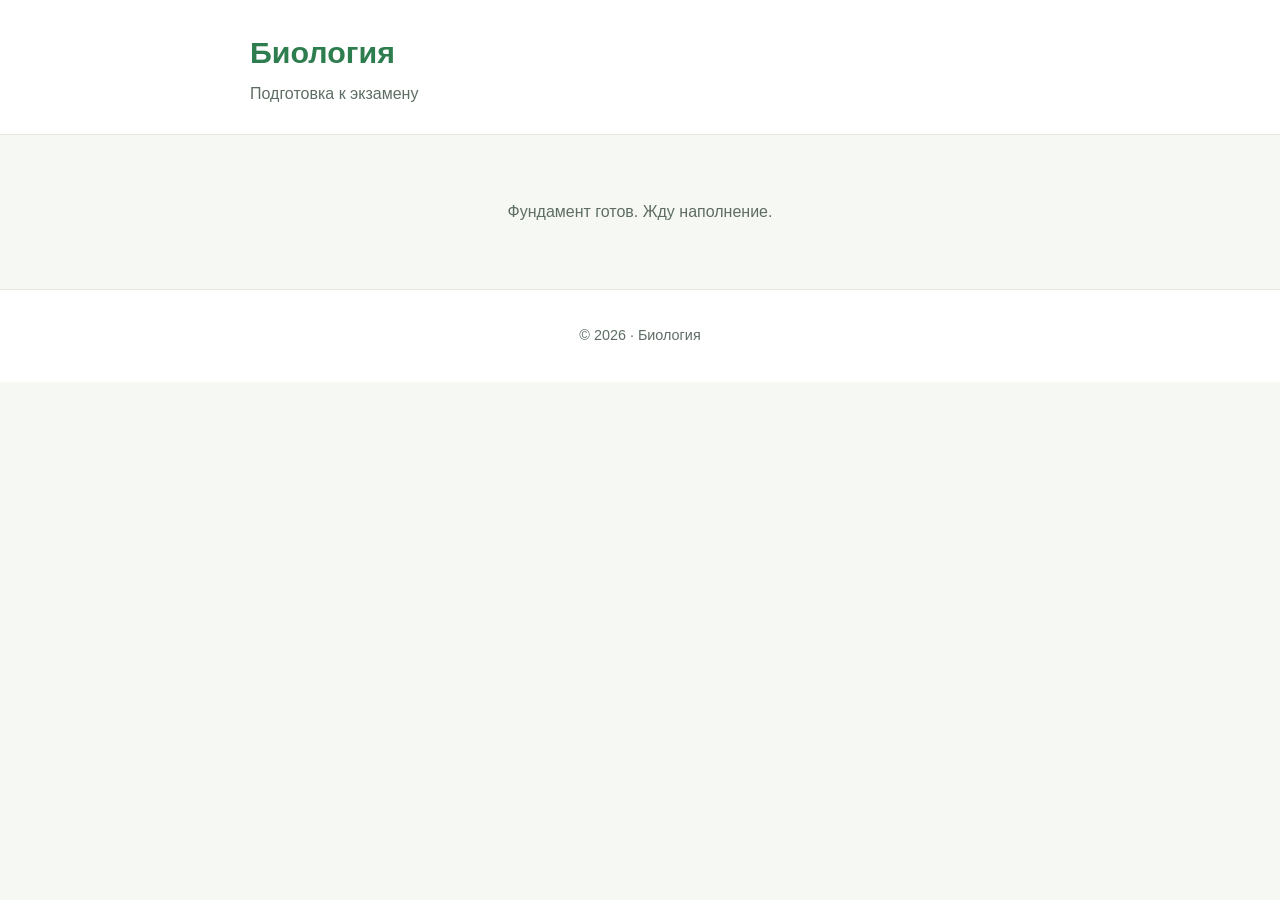
==== index.html @ c03af43c "chore: фундамент статического сайта (скелет index.html, стили, скрипт)" ====
<!DOCTYPE html>
<html lang="ru">
<head>
  <meta charset="UTF-8" />
  <meta name="viewport" content="width=device-width, initial-scale=1.0" />
  <meta name="description" content="Подготовка к экзамену по биологии" />
  <title>Биология — подготовка к экзамену</title>
  <link rel="stylesheet" href="styles.css" />
</head>
<body>
  <header class="site-header">
    <div class="container">
      <h1>Биология</h1>
      <p class="subtitle">Подготовка к экзамену</p>
    </div>
  </header>

  <main class="container" id="content">
    <!-- Контент сайта будет здесь.
         Ждём инструкцию и markdown-файл с наполнением. -->
    <p class="placeholder">Фундамент готов. Жду наполнение.</p>
  </main>

  <footer class="site-footer">
    <div class="container">
      <p>© 2026 · Биология</p>
    </div>
  </footer>

  <script src="script.js"></script>
</body>
</html>
---- styles.css ----
:root {
  --bg: #f6f8f4;
  --surface: #ffffff;
  --text: #1f2a24;
  --muted: #5e6d63;
  --accent: #2e7d4f;
  --accent-soft: #e3f1e7;
  --border: #e2e8e1;
  --radius: 14px;
  --maxw: 820px;
  --font: -apple-system, BlinkMacSystemFont, "Segoe UI", Roboto, Helvetica, Arial, sans-serif;
}

* { box-sizing: border-box; }

html { -webkit-text-size-adjust: 100%; scroll-behavior: smooth; }

body {
  margin: 0;
  font-family: var(--font);
  color: var(--text);
  background: var(--bg);
  line-height: 1.6;
}

.container {
  width: 100%;
  max-width: var(--maxw);
  margin: 0 auto;
  padding: 0 20px;
}

.site-header {
  background: var(--surface);
  border-bottom: 1px solid var(--border);
  padding: 28px 0;
}

.site-header h1 {
  margin: 0;
  font-size: 1.9rem;
  color: var(--accent);
}

.subtitle {
  margin: 4px 0 0;
  color: var(--muted);
}

main {
  padding: 32px 20px 64px;
}

.placeholder {
  color: var(--muted);
  text-align: center;
  padding: 48px 0;
}

.site-footer {
  border-top: 1px solid var(--border);
  background: var(--surface);
  padding: 20px 0;
  color: var(--muted);
  font-size: 0.9rem;
  text-align: center;
}

@media (prefers-color-scheme: dark) {
  :root {
    --bg: #14181a;
    --surface: #1c2225;
    --text: #e7efe9;
    --muted: #9bb0a3;
    --accent: #6fcf97;
    --accent-soft: #233029;
    --border: #2a3236;
  }
}
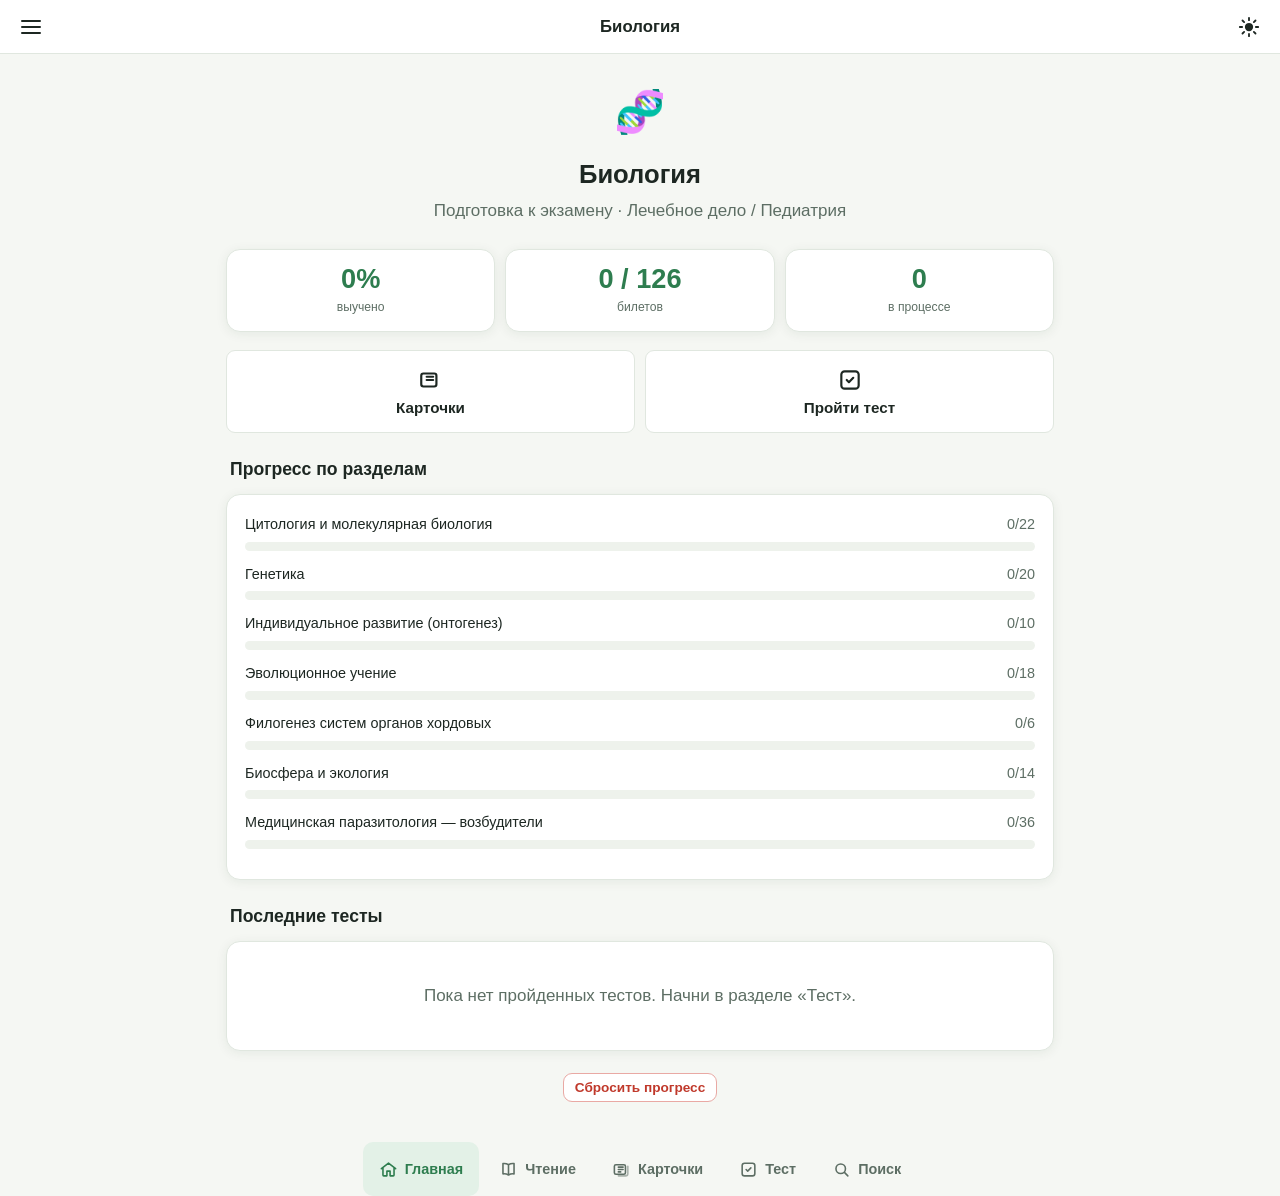
==== commit ba66fca9: "feat: сайт-тренажёр по биологии — 4 режима, парсер конспекта, 510 вопросов - Чтение: 126 билетов по " ====
--- a/index.html
+++ b/index.html
@@ -2,31 +2,76 @@
 <html lang="ru">
 <head>
   <meta charset="UTF-8" />
-  <meta name="viewport" content="width=device-width, initial-scale=1.0" />
-  <meta name="description" content="Подготовка к экзамену по биологии" />
-  <title>Биология — подготовка к экзамену</title>
+  <meta name="viewport" content="width=device-width, initial-scale=1.0, viewport-fit=cover" />
+  <meta name="description" content="Тренажёр для подготовки к экзамену по биологии: чтение, карточки, тесты, поиск." />
+  <meta name="theme-color" content="#2e7d4f" />
+  <title>Биология · подготовка к экзамену</title>
   <link rel="stylesheet" href="styles.css" />
 </head>
 <body>
-  <header class="site-header">
-    <div class="container">
-      <h1>Биология</h1>
-      <p class="subtitle">Подготовка к экзамену</p>
-    </div>
+  <!-- ── Шапка ─────────────────────────────────────────── -->
+  <header class="topbar">
+    <button class="icon-btn nav-toggle" id="navToggle" aria-label="Список билетов" aria-expanded="false">
+      <svg viewBox="0 0 24 24" width="24" height="24" aria-hidden="true"><path d="M3 6h18M3 12h18M3 18h18" stroke="currentColor" stroke-width="2" stroke-linecap="round"/></svg>
+    </button>
+    <div class="topbar-title" id="topbarTitle">Биология</div>
+    <button class="icon-btn theme-toggle" id="themeToggle" aria-label="Сменить тему">
+      <svg class="i-sun" viewBox="0 0 24 24" width="22" height="22" aria-hidden="true"><circle cx="12" cy="12" r="4.5" fill="currentColor"/><g stroke="currentColor" stroke-width="2" stroke-linecap="round"><path d="M12 2v2.5M12 19.5V22M2 12h2.5M19.5 12H22M4.9 4.9l1.8 1.8M17.3 17.3l1.8 1.8M19.1 4.9l-1.8 1.8M6.7 17.3l-1.8 1.8"/></g></svg>
+      <svg class="i-moon" viewBox="0 0 24 24" width="22" height="22" aria-hidden="true"><path d="M21 12.8A8.5 8.5 0 1 1 11.2 3a6.5 6.5 0 0 0 9.8 9.8Z" fill="currentColor"/></svg>
+    </button>
   </header>
 
-  <main class="container" id="content">
-    <!-- Контент сайта будет здесь.
-         Ждём инструкцию и markdown-файл с наполнением. -->
-    <p class="placeholder">Фундамент готов. Жду наполнение.</p>
+  <!-- ── Drawer навигации ──────────────────────────────── -->
+  <div class="drawer-scrim" id="drawerScrim" hidden></div>
+  <aside class="drawer" id="drawer" aria-hidden="true">
+    <div class="drawer-head">
+      <div class="seg" role="tablist" aria-label="Вид списка">
+        <button class="seg-btn is-active" id="navBySection" role="tab" aria-selected="true">По разделам</button>
+        <button class="seg-btn" id="navByNumber" role="tab" aria-selected="false">По билетам</button>
+      </div>
+    </div>
+    <nav class="drawer-list" id="drawerList" aria-label="Навигация по билетам"><!-- наполняется JS --></nav>
+  </aside>
+
+  <!-- ── Контент ───────────────────────────────────────── -->
+  <main class="main" id="main">
+    <section class="view" id="view-home" hidden></section>
+    <section class="view" id="view-read" hidden></section>
+    <section class="view" id="view-cards" hidden></section>
+    <section class="view" id="view-quiz" hidden></section>
+    <section class="view" id="view-search" hidden></section>
+
+    <div class="loading" id="loading">
+      <div class="spinner" aria-hidden="true"></div>
+      <p>Загружаю конспект…</p>
+    </div>
   </main>
 
-  <footer class="site-footer">
-    <div class="container">
-      <p>© 2026 · Биология</p>
-    </div>
-  </footer>
+  <!-- ── Нижний таб-бар / верхняя навигация ────────────── -->
+  <nav class="tabbar" id="tabbar" aria-label="Режимы">
+    <button class="tab" data-mode="home"   aria-label="Главная">
+      <svg viewBox="0 0 24 24" aria-hidden="true"><path d="M3 11l9-7 9 7M5 10v9a1 1 0 0 0 1 1h4v-6h4v6h4a1 1 0 0 0 1-1v-9" fill="none" stroke="currentColor" stroke-width="2" stroke-linejoin="round" stroke-linecap="round"/></svg>
+      <span>Главная</span>
+    </button>
+    <button class="tab" data-mode="read"   aria-label="Чтение">
+      <svg viewBox="0 0 24 24" aria-hidden="true"><path d="M12 6c-2-1.3-4.5-1.8-7-1.5v13c2.5-.3 5 .2 7 1.5 2-1.3 4.5-1.8 7-1.5v-13c-2.5-.3-5 .2-7 1.5Zm0 0v13" fill="none" stroke="currentColor" stroke-width="2" stroke-linejoin="round" stroke-linecap="round"/></svg>
+      <span>Чтение</span>
+    </button>
+    <button class="tab" data-mode="cards"  aria-label="Карточки">
+      <svg viewBox="0 0 24 24" aria-hidden="true"><rect x="3" y="6" width="14" height="12" rx="2" fill="none" stroke="currentColor" stroke-width="2"/><path d="M8 9h6M8 12h6M8 15h3" stroke="currentColor" stroke-width="2" stroke-linecap="round"/><path d="M20 8v9a3 3 0 0 1-3 3H8" fill="none" stroke="currentColor" stroke-width="2" stroke-linecap="round" opacity=".5"/></svg>
+      <span>Карточки</span>
+    </button>
+    <button class="tab" data-mode="quiz"   aria-label="Тест">
+      <svg viewBox="0 0 24 24" aria-hidden="true"><path d="M9 12l2 2 4-4" fill="none" stroke="currentColor" stroke-width="2" stroke-linecap="round" stroke-linejoin="round"/><rect x="4" y="4" width="16" height="16" rx="3" fill="none" stroke="currentColor" stroke-width="2"/></svg>
+      <span>Тест</span>
+    </button>
+    <button class="tab" data-mode="search" aria-label="Поиск">
+      <svg viewBox="0 0 24 24" aria-hidden="true"><circle cx="11" cy="11" r="6" fill="none" stroke="currentColor" stroke-width="2"/><path d="M16 16l4 4" stroke="currentColor" stroke-width="2" stroke-linecap="round"/></svg>
+      <span>Поиск</span>
+    </button>
+  </nav>
 
-  <script src="script.js"></script>
+  <script src="vendor/marked.min.js"></script>
+  <script type="module" src="js/app.js"></script>
 </body>
 </html>
--- a/styles.css
+++ b/styles.css
@@ -1,79 +1,380 @@
+/* ============================================================
+   Биология · тренажёр — styles.css
+   Mobile-first. Светлая/тёмная тема через [data-theme] + prefers.
+   ============================================================ */
+
 :root {
-  --bg: #f6f8f4;
+  --bg: #f5f7f3;
   --surface: #ffffff;
-  --text: #1f2a24;
-  --muted: #5e6d63;
+  --surface-2: #eef2ec;
+  --text: #1d2722;
+  --muted: #5d6e64;
   --accent: #2e7d4f;
+  --accent-ink: #1c5435;
   --accent-soft: #e3f1e7;
-  --border: #e2e8e1;
+  --border: #e0e7df;
+  --shadow: 0 2px 12px rgba(20, 50, 35, 0.07);
+  --mnemo-bg: #fff5e0;
+  --mnemo-border: #f0c969;
+  --mnemo-ink: #7a5a12;
+  --trap-bg: #fdeceb;
+  --trap-border: #e9a9a4;
+  --trap-ink: #9a342c;
+  --def-bg: #eef2ec;
+  --ok: #2e7d4f;
+  --err: #c0392b;
   --radius: 14px;
-  --maxw: 820px;
-  --font: -apple-system, BlinkMacSystemFont, "Segoe UI", Roboto, Helvetica, Arial, sans-serif;
+  --radius-sm: 9px;
+  --tabbar-h: 60px;
+  --topbar-h: 54px;
+  --maxw: 860px;
+  --font: -apple-system, BlinkMacSystemFont, "Segoe UI", Roboto, "Helvetica Neue", Arial, "PT Sans", sans-serif;
+}
+
+[data-theme="dark"] {
+  --bg: #121617;
+  --surface: #1a2023;
+  --surface-2: #222a2d;
+  --text: #e7efe9;
+  --muted: #97a89d;
+  --accent: #6fcf97;
+  --accent-ink: #8fe0b0;
+  --accent-soft: #21302a;
+  --border: #2a3236;
+  --shadow: 0 2px 14px rgba(0, 0, 0, 0.35);
+  --mnemo-bg: #2c2616;
+  --mnemo-border: #5e4f23;
+  --mnemo-ink: #e6c879;
+  --trap-bg: #2e1c1a;
+  --trap-border: #5e302b;
+  --trap-ink: #e8a59d;
+  --def-bg: #222a2d;
+}
+
+@media (prefers-color-scheme: dark) {
+  :root:not([data-theme="light"]) {
+    --bg: #121617; --surface: #1a2023; --surface-2: #222a2d;
+    --text: #e7efe9; --muted: #97a89d; --accent: #6fcf97; --accent-ink: #8fe0b0;
+    --accent-soft: #21302a; --border: #2a3236; --shadow: 0 2px 14px rgba(0,0,0,.35);
+    --mnemo-bg: #2c2616; --mnemo-border: #5e4f23; --mnemo-ink: #e6c879;
+    --trap-bg: #2e1c1a; --trap-border: #5e302b; --trap-ink: #e8a59d; --def-bg: #222a2d;
+  }
 }
 
 * { box-sizing: border-box; }
-
-html { -webkit-text-size-adjust: 100%; scroll-behavior: smooth; }
-
+html { -webkit-text-size-adjust: 100%; }
 body {
   margin: 0;
   font-family: var(--font);
   color: var(--text);
   background: var(--bg);
-  line-height: 1.6;
-}
-
-.container {
-  width: 100%;
-  max-width: var(--maxw);
-  margin: 0 auto;
-  padding: 0 20px;
-}
-
-.site-header {
+  line-height: 1.65;
+  font-size: 17px;
+  -webkit-font-smoothing: antialiased;
+  padding-bottom: calc(var(--tabbar-h) + env(safe-area-inset-bottom));
+}
+
+button { font-family: inherit; cursor: pointer; }
+a { color: var(--accent); }
+
+/* ── Шапка ─────────────────────────────────────────── */
+.topbar {
+  position: sticky; top: 0; z-index: 40;
+  height: var(--topbar-h);
+  display: flex; align-items: center; gap: 8px;
+  padding: 0 10px;
+  padding-top: env(safe-area-inset-top);
   background: var(--surface);
   border-bottom: 1px solid var(--border);
-  padding: 28px 0;
-}
-
-.site-header h1 {
-  margin: 0;
-  font-size: 1.9rem;
-  color: var(--accent);
-}
-
-.subtitle {
-  margin: 4px 0 0;
-  color: var(--muted);
-}
-
-main {
-  padding: 32px 20px 64px;
-}
-
-.placeholder {
-  color: var(--muted);
-  text-align: center;
-  padding: 48px 0;
-}
-
-.site-footer {
-  border-top: 1px solid var(--border);
+}
+.topbar-title { flex: 1; font-weight: 700; font-size: 1.05rem; text-align: center; }
+.icon-btn {
+  display: grid; place-items: center;
+  width: 42px; height: 42px; border: none; border-radius: 11px;
+  background: transparent; color: var(--text);
+}
+.icon-btn:hover { background: var(--surface-2); }
+.icon-btn:active { transform: scale(0.94); }
+.theme-toggle .i-moon { display: none; }
+[data-theme="dark"] .theme-toggle .i-sun { display: none; }
+[data-theme="dark"] .theme-toggle .i-moon { display: block; }
+@media (prefers-color-scheme: dark) {
+  :root:not([data-theme="light"]) .theme-toggle .i-sun { display: none; }
+  :root:not([data-theme="light"]) .theme-toggle .i-moon { display: block; }
+}
+
+/* ── Drawer ───────────────────────────────────────── */
+.drawer-scrim {
+  position: fixed; inset: 0; z-index: 49;
+  background: rgba(0,0,0,.4); backdrop-filter: blur(1px);
+}
+.drawer {
+  position: fixed; z-index: 50; top: 0; left: 0; bottom: 0;
+  width: min(85vw, 340px);
   background: var(--surface);
-  padding: 20px 0;
-  color: var(--muted);
-  font-size: 0.9rem;
-  text-align: center;
-}
-
-@media (prefers-color-scheme: dark) {
-  :root {
-    --bg: #14181a;
-    --surface: #1c2225;
-    --text: #e7efe9;
-    --muted: #9bb0a3;
-    --accent: #6fcf97;
-    --accent-soft: #233029;
-    --border: #2a3236;
+  border-right: 1px solid var(--border);
+  transform: translateX(-102%);
+  transition: transform .26s cubic-bezier(.4,0,.2,1);
+  display: flex; flex-direction: column;
+  padding-top: env(safe-area-inset-top);
+}
+.drawer.is-open { transform: translateX(0); box-shadow: var(--shadow); }
+.drawer-head { padding: 12px 14px; border-bottom: 1px solid var(--border); }
+.drawer-list { overflow-y: auto; flex: 1; padding: 8px 8px 24px; -webkit-overflow-scrolling: touch; }
+
+.seg { display: flex; background: var(--surface-2); border-radius: 11px; padding: 3px; }
+.seg-btn {
+  flex: 1; border: none; background: transparent; color: var(--muted);
+  padding: 8px 6px; border-radius: 8px; font-size: .9rem; font-weight: 600;
+}
+.seg-btn.is-active { background: var(--surface); color: var(--accent); box-shadow: var(--shadow); }
+
+.nav-group { margin-bottom: 4px; }
+.nav-group-head {
+  width: 100%; text-align: left; border: none; background: transparent;
+  color: var(--accent-ink); font-weight: 700; font-size: .82rem; letter-spacing: .02em;
+  text-transform: uppercase; padding: 10px 10px 6px; display: flex; justify-content: space-between; align-items: center;
+}
+.nav-group-head .chev { transition: transform .2s; opacity: .6; }
+.nav-group.collapsed .chev { transform: rotate(-90deg); }
+.nav-group.collapsed .nav-item { display: none; }
+.nav-item {
+  display: flex; gap: 8px; align-items: baseline;
+  width: 100%; text-align: left; border: none; background: transparent; color: var(--text);
+  padding: 8px 10px; border-radius: 9px; font-size: .94rem; line-height: 1.35;
+}
+.nav-item:hover { background: var(--surface-2); }
+.nav-item.is-current { background: var(--accent-soft); color: var(--accent-ink); font-weight: 600; }
+.nav-item .num { color: var(--muted); font-variant-numeric: tabular-nums; min-width: 1.8em; font-size: .85em; }
+.nav-item.is-current .num { color: var(--accent); }
+.nav-item .known-dot { margin-left: auto; width: 7px; height: 7px; border-radius: 50%; background: var(--accent); opacity: 0; flex: none; align-self: center; }
+.nav-item.known .known-dot { opacity: 1; }
+.nav-sep { padding: 12px 10px 4px; font-size: .78rem; font-weight: 700; color: var(--muted); text-transform: uppercase; letter-spacing: .03em; }
+
+/* ── Main / views ─────────────────────────────────── */
+.main { max-width: var(--maxw); margin: 0 auto; padding: 16px 16px 40px; position: relative; }
+.view[hidden] { display: none; }
+
+.loading { text-align: center; color: var(--muted); padding: 64px 0; }
+.spinner {
+  width: 34px; height: 34px; margin: 0 auto 14px;
+  border: 3px solid var(--border); border-top-color: var(--accent);
+  border-radius: 50%; animation: spin .8s linear infinite;
+}
+@keyframes spin { to { transform: rotate(360deg); } }
+@media (prefers-reduced-motion: reduce) { .spinner { animation-duration: 2s; } * { scroll-behavior: auto !important; } }
+
+/* ── Tab bar ──────────────────────────────────────── */
+.tabbar {
+  position: fixed; left: 0; right: 0; bottom: 0; z-index: 45;
+  height: calc(var(--tabbar-h) + env(safe-area-inset-bottom));
+  padding-bottom: env(safe-area-inset-bottom);
+  display: flex; background: var(--surface); border-top: 1px solid var(--border);
+}
+.tab {
+  flex: 1; display: flex; flex-direction: column; align-items: center; justify-content: center; gap: 3px;
+  border: none; background: transparent; color: var(--muted); font-size: .68rem; font-weight: 600;
+  padding: 6px 2px;
+}
+.tab svg { width: 24px; height: 24px; }
+.tab.is-active { color: var(--accent); }
+.tab:active { transform: scale(.93); }
+
+/* ── Общие компоненты ─────────────────────────────── */
+.btn {
+  display: inline-flex; align-items: center; gap: 7px; justify-content: center;
+  border: 1px solid var(--border); background: var(--surface); color: var(--text);
+  padding: 10px 16px; border-radius: var(--radius-sm); font-size: .95rem; font-weight: 600;
+}
+.btn:hover { background: var(--surface-2); }
+.btn:active { transform: scale(.97); }
+.btn-primary { background: var(--accent); color: #fff; border-color: var(--accent); }
+[data-theme="dark"] .btn-primary { color: #0e1a13; }
+.btn-primary:hover { filter: brightness(1.05); background: var(--accent); }
+.btn-ghost { border-color: transparent; background: transparent; }
+.btn-sm { padding: 6px 11px; font-size: .85rem; }
+.btn-danger { color: var(--err); border-color: var(--trap-border); }
+
+.card {
+  background: var(--surface); border: 1px solid var(--border);
+  border-radius: var(--radius); box-shadow: var(--shadow); padding: 18px;
+}
+
+.h-title { font-size: 1.5rem; font-weight: 800; margin: 6px 0 14px; }
+.section-eyebrow { color: var(--accent); font-weight: 700; font-size: .8rem; text-transform: uppercase; letter-spacing: .04em; }
+
+/* ── Чтение ───────────────────────────────────────── */
+.read-toolbar { display: flex; gap: 8px; flex-wrap: wrap; align-items: center; margin-bottom: 14px; }
+.read-toolbar .spacer { flex: 1; }
+.read-section-label { font-size: 1.1rem; font-weight: 800; color: var(--accent-ink); margin: 22px 4px 10px; }
+
+.ticket { background: var(--surface); border: 1px solid var(--border); border-radius: var(--radius); box-shadow: var(--shadow); margin-bottom: 14px; overflow: hidden; scroll-margin-top: calc(var(--topbar-h) + 12px); }
+.ticket-head { display: flex; align-items: flex-start; gap: 10px; padding: 14px 16px; cursor: pointer; user-select: none; }
+.ticket-head:hover { background: var(--surface-2); }
+.ticket-num { flex: none; min-width: 2.2em; height: 2.2em; display: grid; place-items: center; background: var(--accent-soft); color: var(--accent-ink); border-radius: 9px; font-weight: 800; font-size: .9rem; font-variant-numeric: tabular-nums; }
+.ticket-titlewrap { flex: 1; min-width: 0; }
+.ticket-title { font-weight: 700; font-size: 1.05rem; line-height: 1.3; }
+.ticket-sub { color: var(--muted); font-size: .82rem; margin-top: 2px; }
+.ticket-chev { flex: none; color: var(--muted); transition: transform .2s; margin-top: 4px; }
+.ticket.open .ticket-chev { transform: rotate(90deg); }
+.ticket-known-btn { flex: none; border: 1px solid var(--border); background: var(--surface); border-radius: 8px; padding: 5px 9px; font-size: .75rem; font-weight: 700; color: var(--muted); white-space: nowrap; }
+.ticket-known-btn.is-known { background: var(--accent); color: #fff; border-color: var(--accent); }
+[data-theme="dark"] .ticket-known-btn.is-known { color: #0e1a13; }
+
+.ticket-body { padding: 0 16px; max-height: 0; overflow: hidden; transition: max-height .01s; }
+.ticket.open .ticket-body { padding: 4px 16px 18px; max-height: none; }
+.ticket-question { background: var(--def-bg); border-radius: var(--radius-sm); padding: 10px 13px; margin: 4px 0 14px; font-size: .92rem; }
+.ticket-question b { color: var(--accent-ink); }
+.ticket-question ul { margin: 4px 0 0; padding-left: 18px; }
+.ticket-question li { margin: 2px 0; }
+
+/* Markdown тело */
+.prose { font-size: 1rem; }
+.prose p { margin: 0 0 .7em; }
+.prose strong { color: var(--accent-ink); font-weight: 700; }
+.prose h3, .prose h4 { margin: 1em 0 .4em; font-size: 1.05rem; color: var(--text); }
+.prose ul, .prose ol { padding-left: 22px; margin: .4em 0 .8em; }
+.prose li { margin: .25em 0; }
+.prose em { color: var(--muted); }
+.prose table { width: 100%; border-collapse: collapse; margin: .8em 0; font-size: .9rem; display: block; overflow-x: auto; }
+.prose th, .prose td { border: 1px solid var(--border); padding: 7px 9px; text-align: left; }
+.prose th { background: var(--surface-2); font-weight: 700; }
+.prose code { background: var(--surface-2); padding: 1px 5px; border-radius: 5px; font-size: .9em; }
+.prose blockquote { border-left: 3px solid var(--accent); margin: .6em 0; padding: .2em 0 .2em 14px; color: var(--muted); }
+
+.callout { border-radius: var(--radius-sm); padding: 10px 13px; margin: .8em 0; border: 1px solid; font-size: .95rem; }
+.callout-mnemo { background: var(--mnemo-bg); border-color: var(--mnemo-border); color: var(--mnemo-ink); }
+.callout-mnemo strong, .callout-mnemo em { color: inherit; }
+.callout-trap { background: var(--trap-bg); border-color: var(--trap-border); color: var(--trap-ink); }
+.callout-trap strong, .callout-trap em { color: inherit; }
+
+/* ── Карточки ─────────────────────────────────────── */
+.cards-setup { display: grid; gap: 14px; }
+.field-label { font-size: .82rem; font-weight: 700; color: var(--muted); margin-bottom: 6px; text-transform: uppercase; letter-spacing: .03em; }
+select, input[type="text"] {
+  width: 100%; padding: 11px 12px; border: 1px solid var(--border); border-radius: var(--radius-sm);
+  background: var(--surface); color: var(--text); font-size: 1rem; font-family: inherit;
+}
+.chips { display: flex; gap: 8px; flex-wrap: wrap; }
+.chip { border: 1px solid var(--border); background: var(--surface); border-radius: 999px; padding: 7px 14px; font-size: .9rem; font-weight: 600; color: var(--muted); }
+.chip.is-active { background: var(--accent); color: #fff; border-color: var(--accent); }
+[data-theme="dark"] .chip.is-active { color: #0e1a13; }
+
+.flashwrap { display: flex; flex-direction: column; align-items: center; gap: 16px; }
+.flash-stats { display: flex; gap: 14px; font-size: .85rem; color: var(--muted); font-weight: 600; }
+.flash-stats b { color: var(--text); }
+.flashcard {
+  width: 100%; min-height: 340px; perspective: 1600px; cursor: pointer;
+}
+.flash-inner { position: relative; width: 100%; min-height: 340px; transition: transform .5s; transform-style: preserve-3d; }
+.flashcard.flipped .flash-inner { transform: rotateY(180deg); }
+.flash-face {
+  position: absolute; inset: 0; backface-visibility: hidden; -webkit-backface-visibility: hidden;
+  background: var(--surface); border: 1px solid var(--border); border-radius: var(--radius);
+  box-shadow: var(--shadow); padding: 22px; display: flex; flex-direction: column; overflow-y: auto;
+}
+.flash-back { transform: rotateY(180deg); }
+.flash-eyebrow { color: var(--accent); font-weight: 700; font-size: .78rem; text-transform: uppercase; letter-spacing: .04em; margin-bottom: 6px; }
+.flash-q-title { font-size: 1.25rem; font-weight: 800; margin-bottom: 12px; line-height: 1.3; }
+.flash-hint { margin-top: auto; color: var(--muted); font-size: .8rem; text-align: center; padding-top: 12px; }
+.flash-actions { display: flex; gap: 12px; width: 100%; }
+.flash-actions .btn { flex: 1; padding: 14px; font-size: 1rem; }
+.know-yes { background: var(--ok); color: #fff; border-color: var(--ok); }
+.know-no { background: var(--err); color: #fff; border-color: var(--err); }
+
+.empty { text-align: center; color: var(--muted); padding: 40px 16px; }
+.done-banner { text-align: center; padding: 30px 16px; }
+.done-banner .big { font-size: 2.4rem; }
+
+/* ── Тесты ────────────────────────────────────────── */
+.quiz-setup { display: grid; gap: 16px; }
+.q-progress { height: 6px; background: var(--surface-2); border-radius: 3px; overflow: hidden; margin-bottom: 16px; }
+.q-progress > i { display: block; height: 100%; background: var(--accent); transition: width .3s; }
+.q-meta { display: flex; justify-content: space-between; color: var(--muted); font-size: .85rem; margin-bottom: 10px; font-weight: 600; white-space: nowrap; gap: 8px; }
+.q-meta > span:first-child { flex: none; }
+.q-meta-sec { overflow: hidden; text-overflow: ellipsis; min-width: 0; text-align: right; }
+.q-question { font-size: 1.15rem; font-weight: 700; line-height: 1.4; margin-bottom: 18px; }
+.q-options { display: grid; gap: 10px; }
+.q-option {
+  text-align: left; border: 1.5px solid var(--border); background: var(--surface); color: var(--text);
+  padding: 13px 15px; border-radius: var(--radius-sm); font-size: 1rem; line-height: 1.4;
+  display: flex; gap: 11px; align-items: flex-start;
+}
+.q-option:hover:not(:disabled) { border-color: var(--accent); }
+.q-option .opt-letter { flex: none; width: 26px; height: 26px; border-radius: 7px; background: var(--surface-2); display: grid; place-items: center; font-weight: 800; font-size: .85rem; color: var(--muted); }
+.q-option.correct { border-color: var(--ok); background: var(--accent-soft); }
+.q-option.correct .opt-letter { background: var(--ok); color: #fff; }
+.q-option.wrong { border-color: var(--err); background: var(--trap-bg); }
+.q-option.wrong .opt-letter { background: var(--err); color: #fff; }
+.q-explain { margin-top: 14px; padding: 12px 14px; background: var(--def-bg); border-radius: var(--radius-sm); font-size: .92rem; }
+.q-explain b { color: var(--accent-ink); }
+.quiz-foot { margin-top: 18px; display: flex; justify-content: flex-end; }
+
+.result-score { text-align: center; margin: 10px 0 22px; }
+.result-score .num { font-size: 3rem; font-weight: 800; color: var(--accent); }
+.result-bars { display: grid; gap: 10px; margin: 16px 0; }
+.rb-row { display: grid; grid-template-columns: 1fr auto; gap: 4px; font-size: .85rem; }
+.rb-track { grid-column: 1 / -1; height: 8px; background: var(--surface-2); border-radius: 4px; overflow: hidden; }
+.rb-track > i { display: block; height: 100%; background: var(--accent); }
+.mistake { border-left: 3px solid var(--err); padding: 8px 12px; margin: 8px 0; background: var(--surface-2); border-radius: 0 8px 8px 0; font-size: .9rem; }
+.mistake a { font-weight: 600; }
+
+/* ── Поиск ────────────────────────────────────────── */
+.search-box { position: sticky; top: calc(var(--topbar-h) + env(safe-area-inset-top)); z-index: 10; background: var(--bg); padding: 6px 0 12px; }
+.search-input-wrap { position: relative; }
+.search-input-wrap svg { position: absolute; left: 13px; top: 50%; transform: translateY(-50%); color: var(--muted); pointer-events: none; }
+.search-box input { padding-left: 42px; font-size: 1.05rem; }
+.search-count { color: var(--muted); font-size: .82rem; margin: 4px 2px 10px; }
+.search-result { display: block; width: 100%; text-align: left; background: var(--surface); border: 1px solid var(--border); border-radius: var(--radius-sm); padding: 12px 14px; margin-bottom: 9px; color: var(--text); }
+.search-result:hover { border-color: var(--accent); }
+.search-result .sr-title { font-weight: 700; }
+.search-result .sr-section { color: var(--accent); font-size: .76rem; text-transform: uppercase; letter-spacing: .03em; font-weight: 700; }
+.search-result .sr-snippet { color: var(--muted); font-size: .87rem; margin-top: 4px; display: -webkit-box; -webkit-line-clamp: 2; -webkit-box-orient: vertical; overflow: hidden; }
+mark { background: var(--mnemo-bg); color: var(--mnemo-ink); border-radius: 3px; padding: 0 2px; }
+
+/* ── Главная ──────────────────────────────────────── */
+.home-hero { text-align: center; padding: 8px 0 6px; }
+.home-hero .emoji { font-size: 2.6rem; }
+.home-hero h1 { font-size: 1.6rem; margin: 6px 0 2px; }
+.home-hero p { color: var(--muted); margin: 0; }
+.stat-grid { display: grid; grid-template-columns: repeat(3, 1fr); gap: 10px; margin: 18px 0; }
+.stat { background: var(--surface); border: 1px solid var(--border); border-radius: var(--radius); padding: 14px 10px; text-align: center; box-shadow: var(--shadow); }
+.stat .v { font-size: 1.7rem; font-weight: 800; color: var(--accent); line-height: 1.1; }
+.stat .l { font-size: .76rem; color: var(--muted); margin-top: 3px; }
+.home-section-h { font-weight: 800; font-size: 1.1rem; margin: 22px 4px 10px; }
+.prog-row { margin-bottom: 12px; }
+.prog-row .top { display: flex; justify-content: space-between; font-size: .9rem; margin-bottom: 5px; }
+.prog-row .top .pct { color: var(--muted); font-variant-numeric: tabular-nums; }
+.prog-track { height: 9px; background: var(--surface-2); border-radius: 5px; overflow: hidden; }
+.prog-track > i { display: block; height: 100%; background: var(--accent); border-radius: 5px; transition: width .5s; }
+.history-item { display: flex; justify-content: space-between; align-items: center; padding: 10px 0; border-bottom: 1px solid var(--border); font-size: .9rem; }
+.history-item:last-child { border-bottom: none; }
+.history-item .h-meta { color: var(--muted); font-size: .8rem; }
+.history-item .h-score { font-weight: 800; }
+.quick-actions { display: grid; grid-template-columns: 1fr 1fr; gap: 10px; margin: 16px 0; }
+.quick-actions .btn { padding: 16px; flex-direction: column; gap: 6px; }
+.quick-actions .btn svg { width: 26px; height: 26px; }
+
+/* ── Десктоп: навигация в шапке, drawer как сайдбар ─ */
+@media (min-width: 880px) {
+  body { padding-bottom: 0; }
+  .tabbar {
+    position: sticky; top: 0; bottom: auto; height: var(--topbar-h);
+    max-width: var(--maxw); margin: 0 auto; border-top: none; background: transparent;
+    justify-content: center; gap: 4px; z-index: 30; box-shadow: none;
   }
-}
+  .topbar { z-index: 60; }
+  .tab { flex: 0 0 auto; flex-direction: row; gap: 7px; padding: 8px 16px; border-radius: 10px; font-size: .9rem; }
+  .tab svg { width: 19px; height: 19px; }
+  .tab.is-active { background: var(--accent-soft); }
+}
+/* Подсветка билета при переходе из поиска/разбора ошибок */
+.ticket.flash-target { animation: flashTarget 1.2s ease; }
+@keyframes flashTarget {
+  0%, 100% { box-shadow: var(--shadow); }
+  20%, 60% { box-shadow: 0 0 0 3px var(--accent); }
+}
+@media (prefers-reduced-motion: reduce) { .ticket.flash-target { animation: none; outline: 2px solid var(--accent); } }
+
+/* Планшет/десктоп: drawer остаётся выезжающим оверлеем на всех ширинах —
+   это надёжно и единообразно. Список билетов открывается гамбургером. */
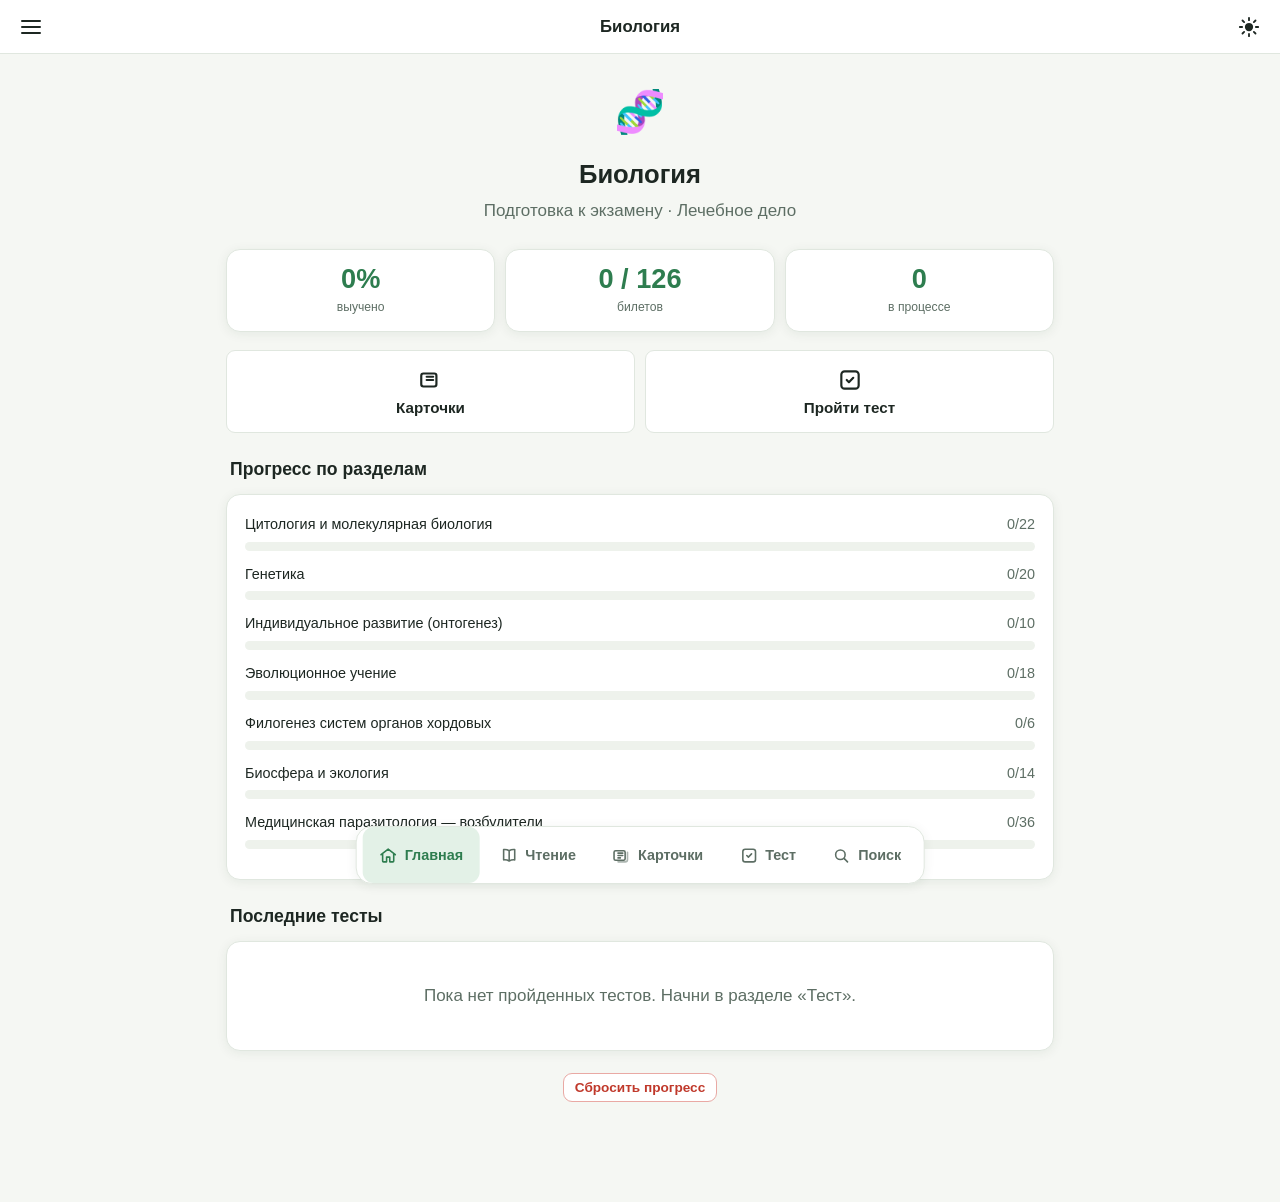
==== commit 0ef4f524: "feat(pwa): PWA-режим, иконка-ДНК, нав-бар всегда снизу, только «Лечебное дело» - manifest.webmanifes" ====
--- a/index.html
+++ b/index.html
@@ -6,6 +6,17 @@
   <meta name="description" content="Тренажёр для подготовки к экзамену по биологии: чтение, карточки, тесты, поиск." />
   <meta name="theme-color" content="#2e7d4f" />
   <title>Биология · подготовка к экзамену</title>
+
+  <!-- PWA -->
+  <link rel="manifest" href="manifest.webmanifest" />
+  <link rel="icon" type="image/svg+xml" href="icon.svg" />
+  <link rel="icon" type="image/png" sizes="192x192" href="icons/icon-192.png" />
+  <link rel="apple-touch-icon" href="icons/apple-touch-icon.png" />
+  <meta name="apple-mobile-web-app-capable" content="yes" />
+  <meta name="mobile-web-app-capable" content="yes" />
+  <meta name="apple-mobile-web-app-status-bar-style" content="default" />
+  <meta name="apple-mobile-web-app-title" content="Биология" />
+
   <link rel="stylesheet" href="styles.css" />
 </head>
 <body>
--- a/styles.css
+++ b/styles.css
@@ -355,16 +355,15 @@
 .quick-actions .btn { padding: 16px; flex-direction: column; gap: 6px; }
 .quick-actions .btn svg { width: 26px; height: 26px; }
 
-/* ── Десктоп: навигация в шапке, drawer как сайдбар ─ */
+/* ── Десктоп: таб-бар остаётся ВНИЗУ (плавающая «пилюля» по центру) ─ */
 @media (min-width: 880px) {
-  body { padding-bottom: 0; }
   .tabbar {
-    position: sticky; top: 0; bottom: auto; height: var(--topbar-h);
-    max-width: var(--maxw); margin: 0 auto; border-top: none; background: transparent;
-    justify-content: center; gap: 4px; z-index: 30; box-shadow: none;
+    left: 50%; right: auto; transform: translateX(-50%);
+    bottom: 16px; height: 58px; width: auto;
+    border: 1px solid var(--border); border-top: 1px solid var(--border);
+    border-radius: 16px; box-shadow: var(--shadow); padding: 0 6px; gap: 4px;
   }
-  .topbar { z-index: 60; }
-  .tab { flex: 0 0 auto; flex-direction: row; gap: 7px; padding: 8px 16px; border-radius: 10px; font-size: .9rem; }
+  .tab { flex: 0 0 auto; flex-direction: row; gap: 7px; padding: 8px 16px; border-radius: 11px; font-size: .9rem; }
   .tab svg { width: 19px; height: 19px; }
   .tab.is-active { background: var(--accent-soft); }
 }
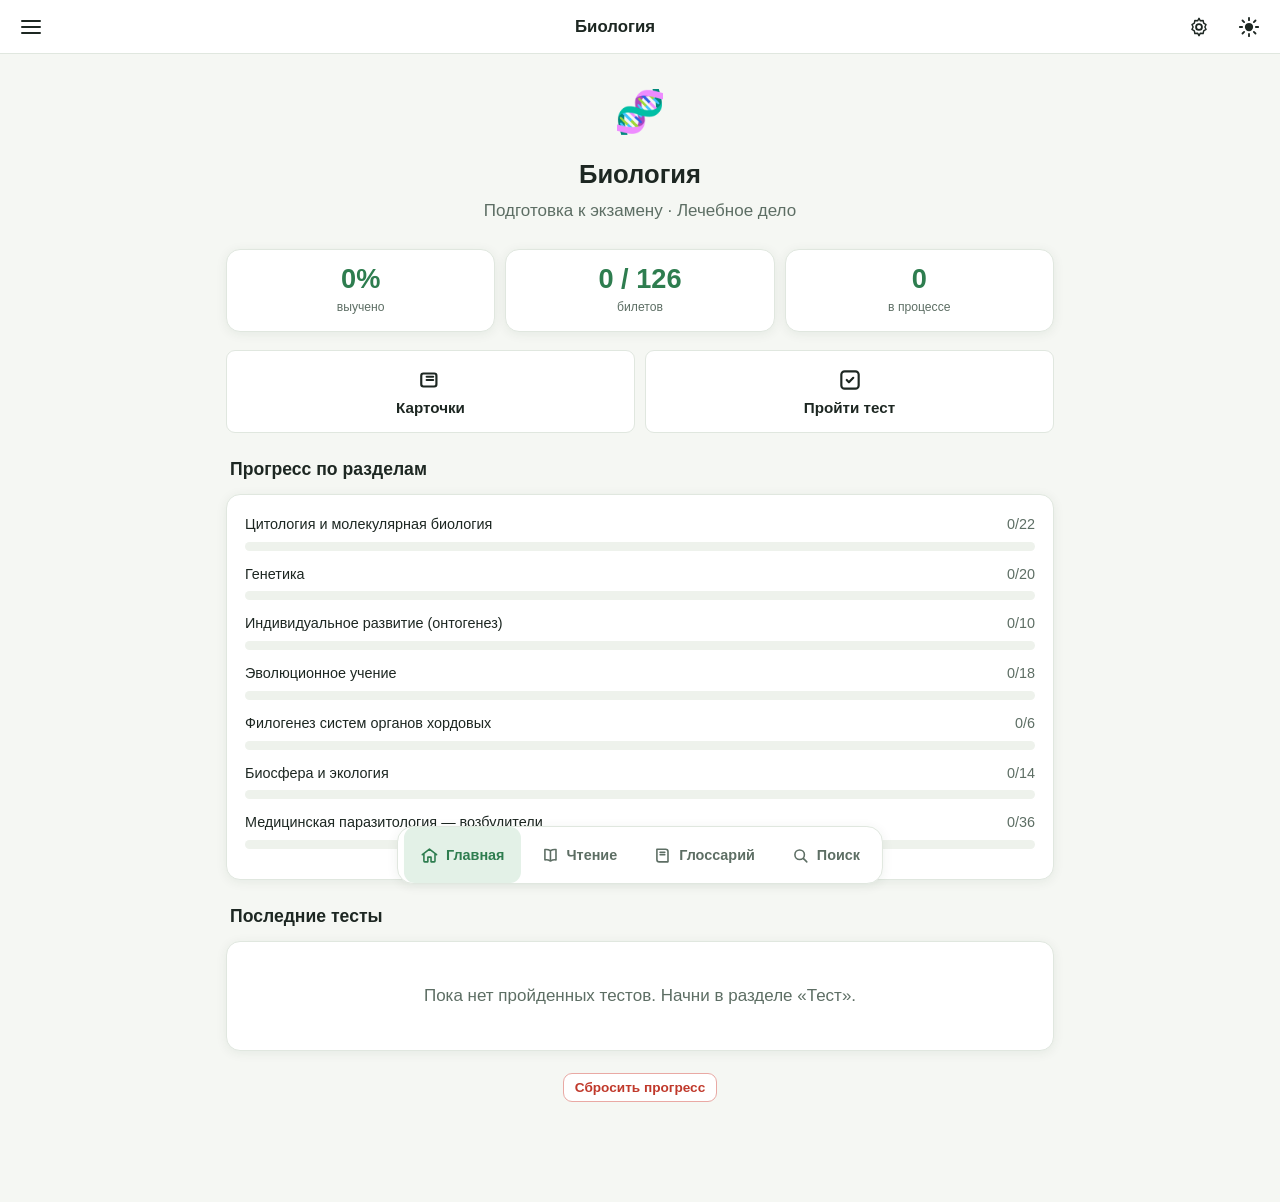
==== commit be4a34d0: "feat: расширенный конспект, глоссарий, продолжение тестов/карточек, улучшенный поиск Контент: - Расш" ====
--- a/index.html
+++ b/index.html
@@ -26,6 +26,9 @@
       <svg viewBox="0 0 24 24" width="24" height="24" aria-hidden="true"><path d="M3 6h18M3 12h18M3 18h18" stroke="currentColor" stroke-width="2" stroke-linecap="round"/></svg>
     </button>
     <div class="topbar-title" id="topbarTitle">Биология</div>
+    <button class="icon-btn settings-toggle" id="settingsToggle" aria-label="Настройки">
+      <svg viewBox="0 0 24 24" width="22" height="22" aria-hidden="true"><circle cx="12" cy="12" r="3.2" fill="none" stroke="currentColor" stroke-width="2"/><path d="M12 2.6l1.5 2.6 3-.4 .6 3 2.6 1.5-1.3 2.7 1.3 2.7-2.6 1.5-.6 3-3-.4L12 21.4 10.5 18.8l-3 .4-.6-3L4.3 14.7l1.3-2.7-1.3-2.7 2.6-1.5 .6-3 3 .4Z" fill="none" stroke="currentColor" stroke-width="1.6" stroke-linejoin="round"/></svg>
+    </button>
     <button class="icon-btn theme-toggle" id="themeToggle" aria-label="Сменить тему">
       <svg class="i-sun" viewBox="0 0 24 24" width="22" height="22" aria-hidden="true"><circle cx="12" cy="12" r="4.5" fill="currentColor"/><g stroke="currentColor" stroke-width="2" stroke-linecap="round"><path d="M12 2v2.5M12 19.5V22M2 12h2.5M19.5 12H22M4.9 4.9l1.8 1.8M17.3 17.3l1.8 1.8M19.1 4.9l-1.8 1.8M6.7 17.3l-1.8 1.8"/></g></svg>
       <svg class="i-moon" viewBox="0 0 24 24" width="22" height="22" aria-hidden="true"><path d="M21 12.8A8.5 8.5 0 1 1 11.2 3a6.5 6.5 0 0 0 9.8 9.8Z" fill="currentColor"/></svg>
@@ -51,6 +54,7 @@
     <section class="view" id="view-cards" hidden></section>
     <section class="view" id="view-quiz" hidden></section>
     <section class="view" id="view-search" hidden></section>
+    <section class="view" id="view-gloss" hidden></section>
 
     <div class="loading" id="loading">
       <div class="spinner" aria-hidden="true"></div>
@@ -68,13 +72,9 @@
       <svg viewBox="0 0 24 24" aria-hidden="true"><path d="M12 6c-2-1.3-4.5-1.8-7-1.5v13c2.5-.3 5 .2 7 1.5 2-1.3 4.5-1.8 7-1.5v-13c-2.5-.3-5 .2-7 1.5Zm0 0v13" fill="none" stroke="currentColor" stroke-width="2" stroke-linejoin="round" stroke-linecap="round"/></svg>
       <span>Чтение</span>
     </button>
-    <button class="tab" data-mode="cards"  aria-label="Карточки">
-      <svg viewBox="0 0 24 24" aria-hidden="true"><rect x="3" y="6" width="14" height="12" rx="2" fill="none" stroke="currentColor" stroke-width="2"/><path d="M8 9h6M8 12h6M8 15h3" stroke="currentColor" stroke-width="2" stroke-linecap="round"/><path d="M20 8v9a3 3 0 0 1-3 3H8" fill="none" stroke="currentColor" stroke-width="2" stroke-linecap="round" opacity=".5"/></svg>
-      <span>Карточки</span>
-    </button>
-    <button class="tab" data-mode="quiz"   aria-label="Тест">
-      <svg viewBox="0 0 24 24" aria-hidden="true"><path d="M9 12l2 2 4-4" fill="none" stroke="currentColor" stroke-width="2" stroke-linecap="round" stroke-linejoin="round"/><rect x="4" y="4" width="16" height="16" rx="3" fill="none" stroke="currentColor" stroke-width="2"/></svg>
-      <span>Тест</span>
+    <button class="tab" data-mode="gloss" aria-label="Глоссарий">
+      <svg viewBox="0 0 24 24" aria-hidden="true"><path d="M5 4h11a3 3 0 0 1 3 3v13H8a3 3 0 0 1-3-3V4Z" fill="none" stroke="currentColor" stroke-width="2" stroke-linejoin="round"/><path d="M9 8h6M9 11h6" stroke="currentColor" stroke-width="2" stroke-linecap="round"/></svg>
+      <span>Глоссарий</span>
     </button>
     <button class="tab" data-mode="search" aria-label="Поиск">
       <svg viewBox="0 0 24 24" aria-hidden="true"><circle cx="11" cy="11" r="6" fill="none" stroke="currentColor" stroke-width="2"/><path d="M16 16l4 4" stroke="currentColor" stroke-width="2" stroke-linecap="round"/></svg>
--- a/styles.css
+++ b/styles.css
@@ -151,6 +151,29 @@
 .nav-item.known .known-dot { opacity: 1; }
 .nav-sep { padding: 12px 10px 4px; font-size: .78rem; font-weight: 700; color: var(--muted); text-transform: uppercase; letter-spacing: .03em; }
 
+/* ── Модальное окно настроек ──────────────────────── */
+.modal-scrim {
+  position: fixed; inset: 0; z-index: 60;
+  background: rgba(0,0,0,.45); backdrop-filter: blur(1px);
+  display: flex; align-items: flex-end; justify-content: center;
+}
+@media (min-width: 560px) { .modal-scrim { align-items: center; } }
+.modal-sheet {
+  width: min(100%, 460px);
+  background: var(--surface); border: 1px solid var(--border);
+  border-radius: 18px 18px 0 0; box-shadow: var(--shadow);
+  padding: 18px 18px calc(20px + env(safe-area-inset-bottom));
+  max-height: 85vh; overflow-y: auto;
+  animation: sheetUp .22s cubic-bezier(.4,0,.2,1);
+}
+@media (min-width: 560px) { .modal-sheet { border-radius: 18px; } }
+@keyframes sheetUp { from { transform: translateY(14px); opacity: 0; } to { transform: none; opacity: 1; } }
+@media (prefers-reduced-motion: reduce) { .modal-sheet { animation: none; } }
+.modal-head { display: flex; align-items: center; justify-content: space-between; margin-bottom: 6px; }
+.modal-head h2 { font-size: 1.25rem; font-weight: 800; margin: 0; }
+.modal-field { margin-top: 16px; }
+.modal-hint { color: var(--muted); font-size: .82rem; margin: 8px 0 0; line-height: 1.4; }
+
 /* ── Main / views ─────────────────────────────────── */
 .main { max-width: var(--maxw); margin: 0 auto; padding: 16px 16px 40px; position: relative; }
 .view[hidden] { display: none; }
@@ -223,6 +246,8 @@
 
 .ticket-body { padding: 0 16px; max-height: 0; overflow: hidden; transition: max-height .01s; }
 .ticket.open .ticket-body { padding: 4px 16px 18px; max-height: none; }
+.ver-toggle { margin: 4px 0 14px; max-width: 260px; }
+.ver-toggle .seg-btn { padding: 6px 8px; font-size: .82rem; }
 .ticket-question { background: var(--def-bg); border-radius: var(--radius-sm); padding: 10px 13px; margin: 4px 0 14px; font-size: .92rem; }
 .ticket-question b { color: var(--accent-ink); }
 .ticket-question ul { margin: 4px 0 0; padding-left: 18px; }
@@ -251,7 +276,7 @@
 /* ── Карточки ─────────────────────────────────────── */
 .cards-setup { display: grid; gap: 14px; }
 .field-label { font-size: .82rem; font-weight: 700; color: var(--muted); margin-bottom: 6px; text-transform: uppercase; letter-spacing: .03em; }
-select, input[type="text"] {
+select, input[type="text"], input[type="number"], input[type="search"] {
   width: 100%; padding: 11px 12px; border: 1px solid var(--border); border-radius: var(--radius-sm);
   background: var(--surface); color: var(--text); font-size: 1rem; font-family: inherit;
 }
@@ -259,6 +284,14 @@
 .chip { border: 1px solid var(--border); background: var(--surface); border-radius: 999px; padding: 7px 14px; font-size: .9rem; font-weight: 600; color: var(--muted); }
 .chip.is-active { background: var(--accent); color: #fff; border-color: var(--accent); }
 [data-theme="dark"] .chip.is-active { color: #0e1a13; }
+.count-custom { margin-top: 10px; }
+.count-input { max-width: 180px; }
+
+/* Карточка «продолжить незавершённую сессию» */
+.resume-card { display: flex; align-items: center; justify-content: space-between; gap: 14px; margin-bottom: 14px; border-color: var(--accent); }
+.resume-card .resume-title { font-weight: 800; }
+.resume-card .resume-sub { color: var(--muted); font-size: .85rem; margin-top: 2px; }
+.resume-card .btn { flex: none; }
 
 .flashwrap { display: flex; flex-direction: column; align-items: center; gap: 16px; }
 .flash-stats { display: flex; gap: 14px; font-size: .85rem; color: var(--muted); font-weight: 600; }
@@ -331,6 +364,38 @@
 .search-result .sr-section { color: var(--accent); font-size: .76rem; text-transform: uppercase; letter-spacing: .03em; font-weight: 700; }
 .search-result .sr-snippet { color: var(--muted); font-size: .87rem; margin-top: 4px; display: -webkit-box; -webkit-line-clamp: 2; -webkit-box-orient: vertical; overflow: hidden; }
 mark { background: var(--mnemo-bg); color: var(--mnemo-ink); border-radius: 3px; padding: 0 2px; }
+
+/* ── Глоссарий ────────────────────────────────────── */
+.g-controls { position: sticky; top: calc(var(--topbar-h) + env(safe-area-inset-top)); z-index: 10; background: var(--bg); padding: 6px 0 8px; margin: 0 0 6px; }
+.g-controls .search-count { margin: 8px 2px 0; }
+.g-pills { display: flex; flex-wrap: wrap; gap: 7px; padding: 8px 2px 4px; }
+.g-pill {
+  display: inline-flex; align-items: center; gap: 6px; white-space: nowrap;
+  border: 1px solid var(--border); background: var(--surface); color: var(--text);
+  border-radius: 999px; padding: 6px 11px; font-size: .85rem; font-weight: 600;
+}
+.g-pill .g-num { color: var(--muted); font-variant-numeric: tabular-nums; font-size: .8em; }
+.g-pill.is-active { background: var(--accent-soft); border-color: var(--accent); color: var(--accent-ink); }
+.g-pill.is-active .g-num { color: var(--accent-ink); }
+.g-pill-meth.is-active { background: var(--mnemo-bg); border-color: var(--mnemo-border); color: var(--mnemo-ink); }
+.g-swatch { width: 11px; height: 11px; border-radius: 50%; flex: none; }
+.g-alpha { display: flex; flex-wrap: wrap; gap: 2px; padding: 6px 0 0; }
+.g-alpha a, .g-alpha .g-empty { font-size: .8rem; font-weight: 700; min-width: 22px; text-align: center; padding: 2px 0; border-radius: 6px; }
+.g-alpha a { color: var(--accent); }
+.g-alpha a:hover { background: var(--accent-soft); }
+.g-alpha .g-empty { color: var(--border); }
+
+.g-letterblock { margin-bottom: 6px; }
+.g-letter { display: flex; align-items: baseline; gap: 8px; font-size: 1.2rem; font-weight: 800; color: var(--accent-ink); margin: 18px 4px 8px; scroll-margin-top: calc(var(--topbar-h) + 96px); }
+.g-letter .g-lc { font-size: .8rem; font-weight: 700; color: var(--muted); }
+.g-card { background: var(--surface); border: 1px solid var(--border); border-left: 3px solid var(--cc, var(--accent)); border-radius: var(--radius-sm); box-shadow: var(--shadow); padding: 12px 14px; margin-bottom: 9px; }
+.g-head { display: flex; justify-content: space-between; align-items: flex-start; gap: 10px; flex-wrap: wrap; }
+.g-term { font-size: 1.02rem; font-weight: 800; margin: 0; line-height: 1.3; }
+.g-tags { display: flex; gap: 6px; align-items: center; flex-wrap: wrap; }
+.g-star { font-size: .72rem; font-weight: 700; color: var(--mnemo-ink); background: var(--mnemo-bg); border: 1px solid var(--mnemo-border); border-radius: 6px; padding: 2px 6px; white-space: nowrap; }
+.g-tag { font-size: .72rem; font-weight: 700; color: var(--cc, var(--muted)); border: 1px solid currentColor; border-radius: 6px; padding: 2px 6px; opacity: .9; white-space: nowrap; }
+.g-def { margin: 7px 0 0; font-size: .92rem; line-height: 1.5; color: var(--text); }
+.g-def b { color: var(--accent-ink); }
 
 /* ── Главная ──────────────────────────────────────── */
 .home-hero { text-align: center; padding: 8px 0 6px; }
